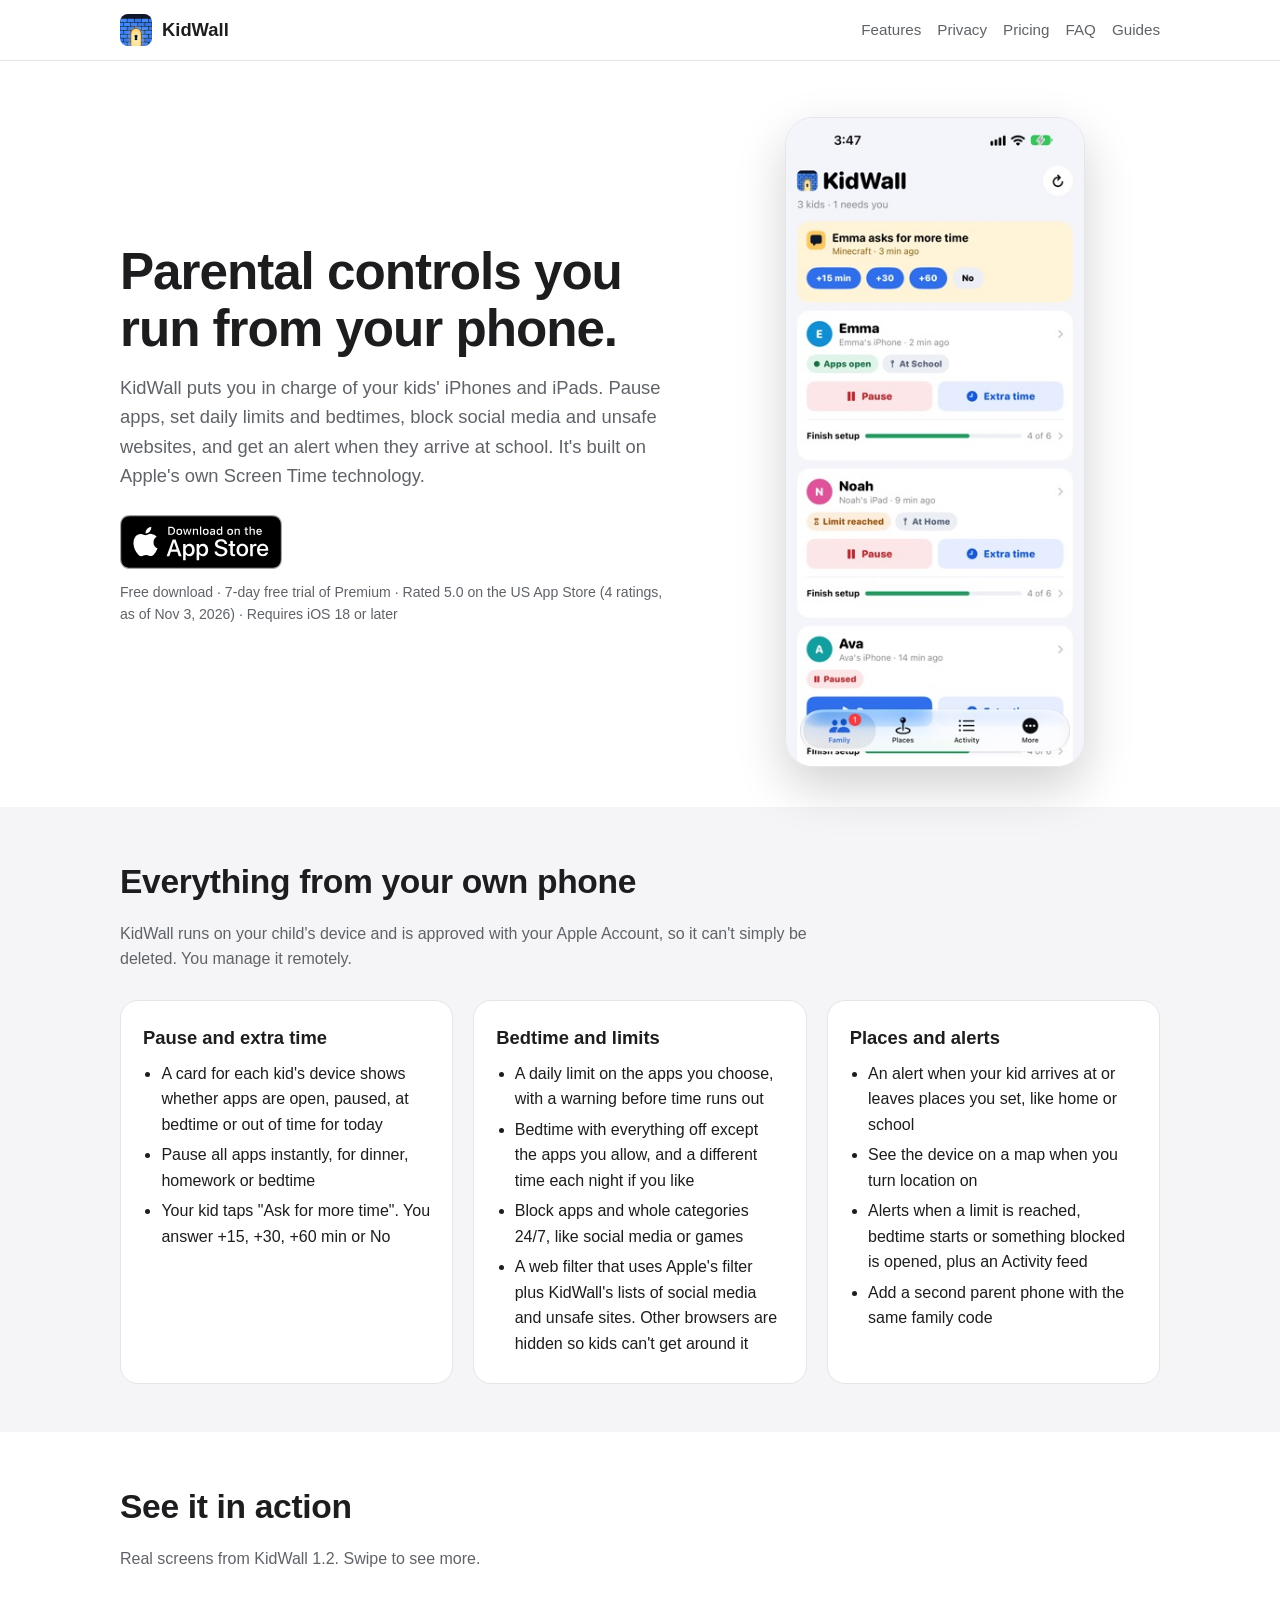
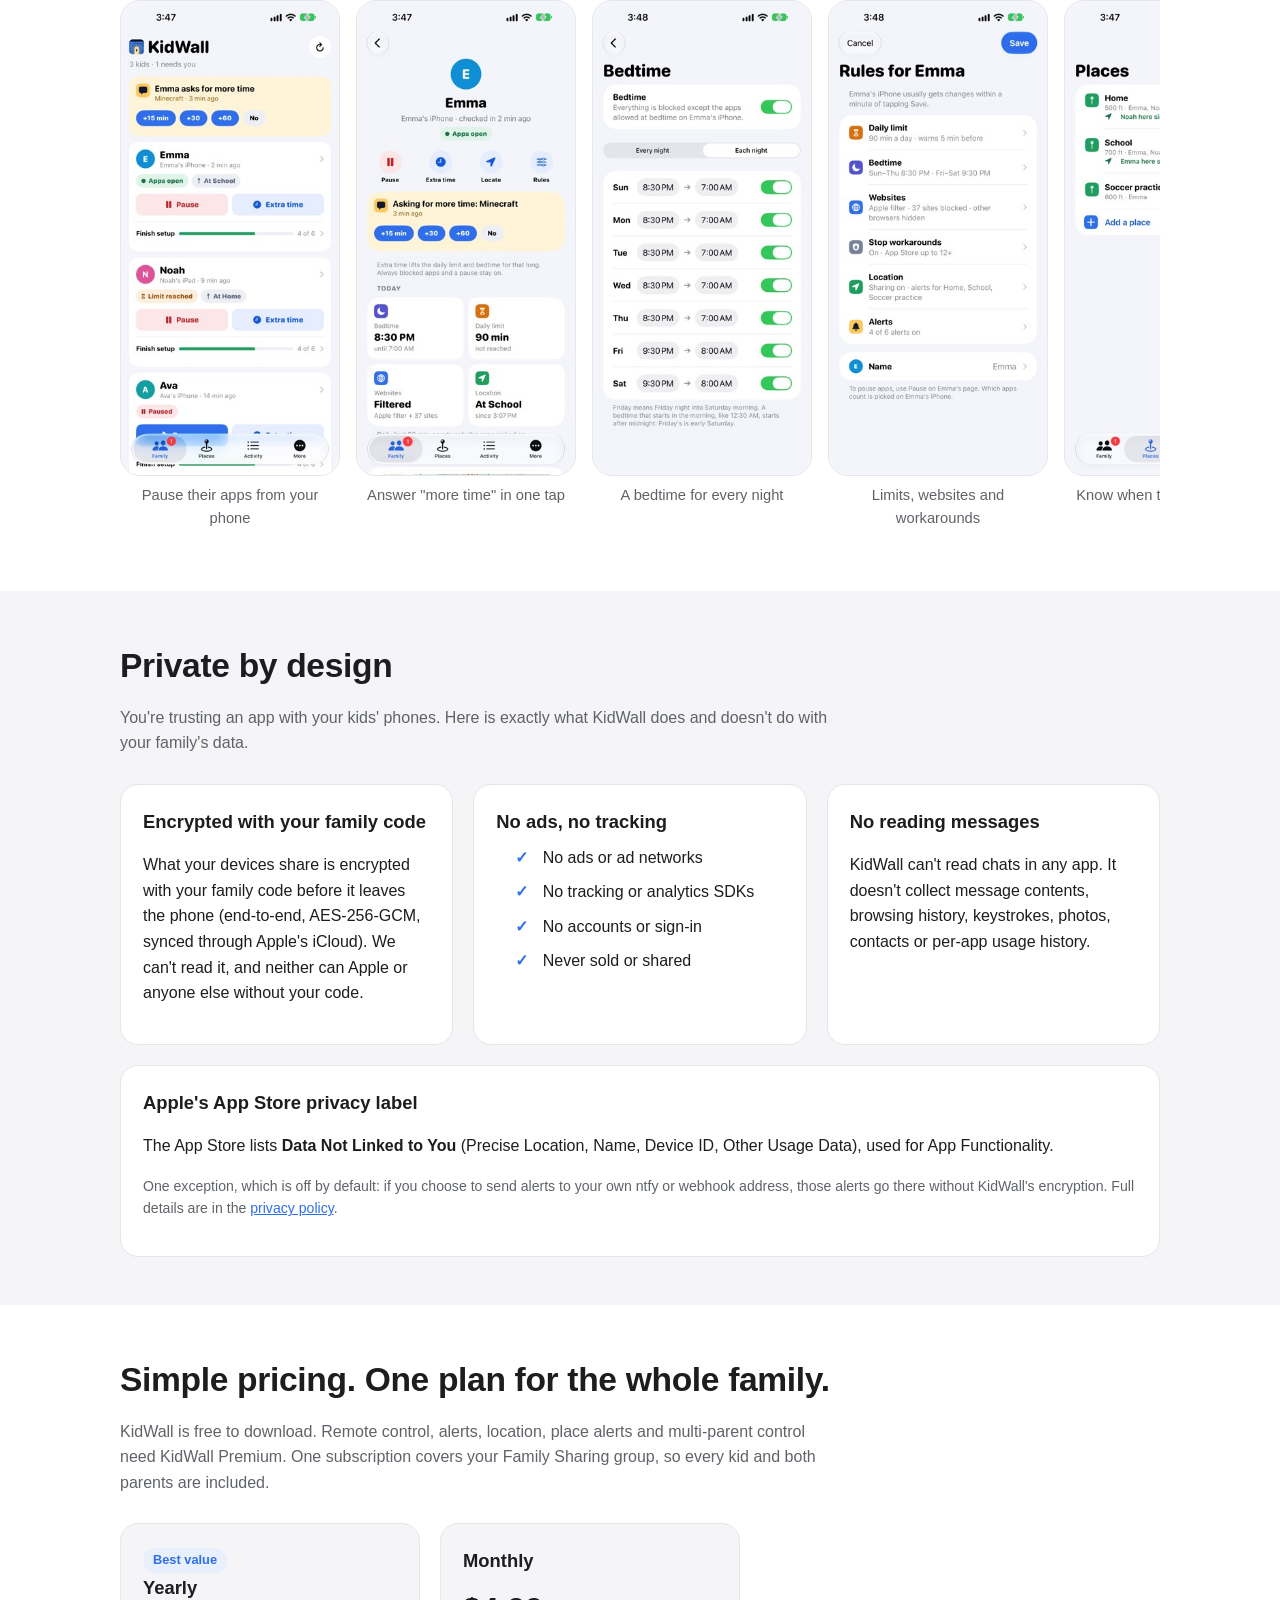
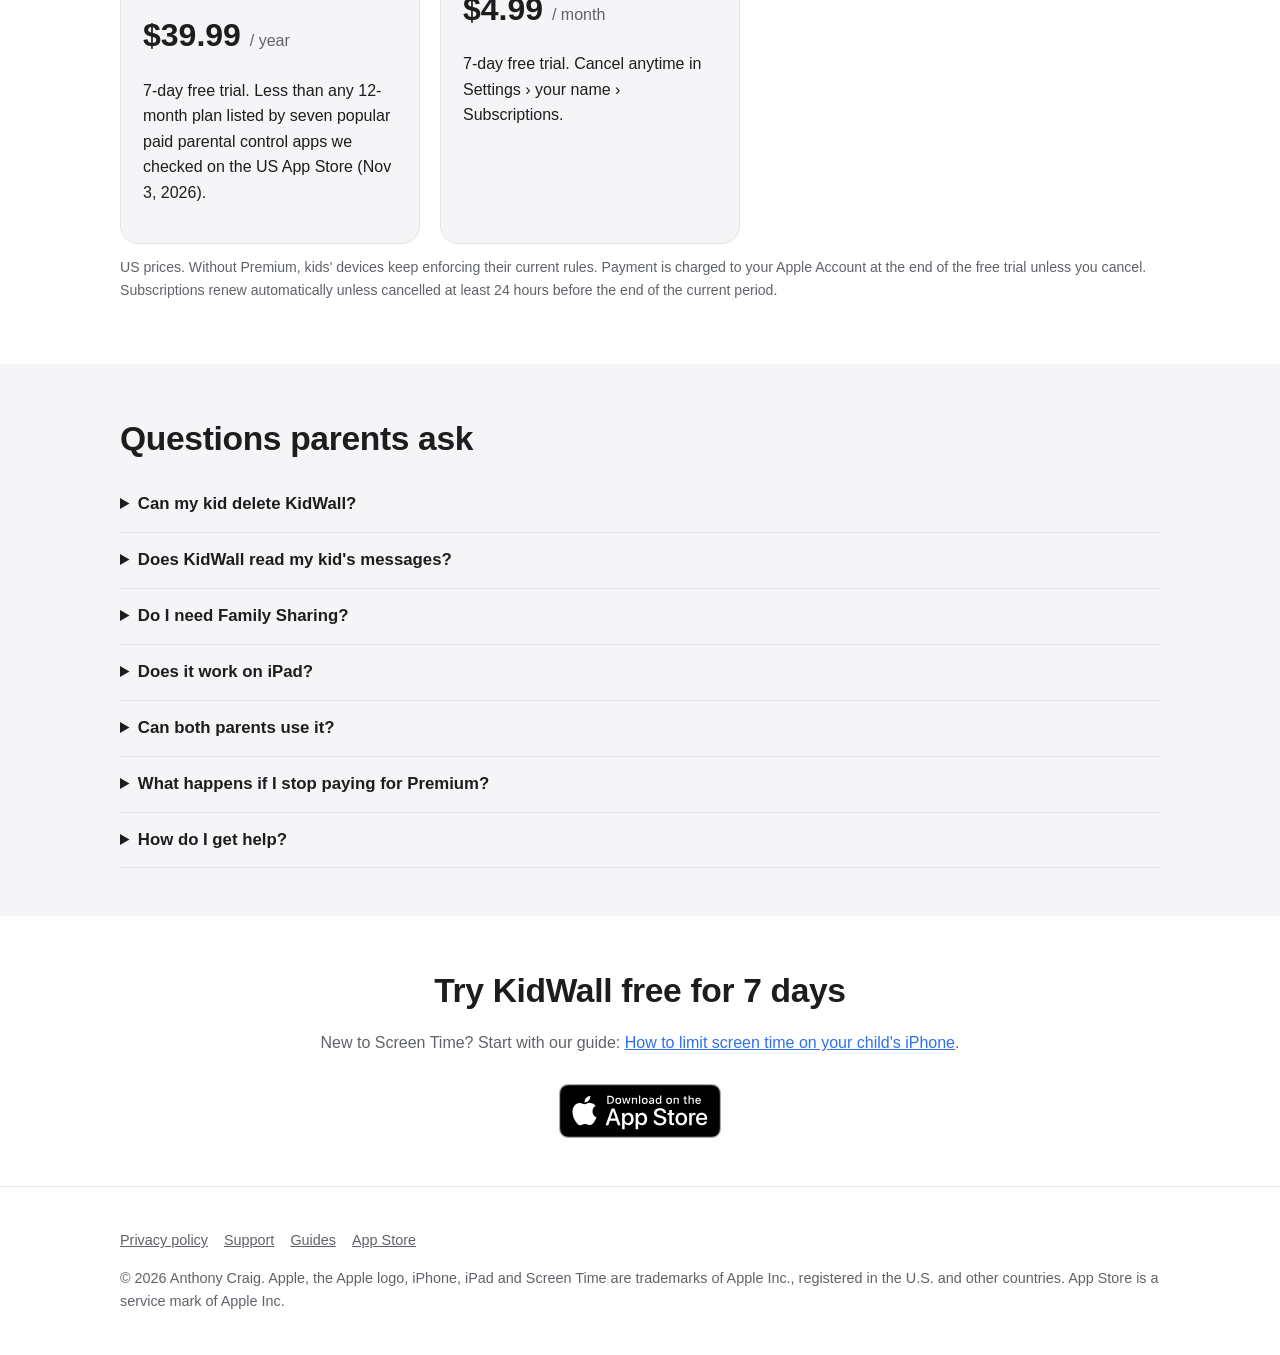
==== index.html @ 455fa798 "Add the KidWall landing page and first parent guide. Replace the placeholder README with the static " ====
<!DOCTYPE html>
<html lang="en">
<head>
<meta charset="utf-8">
<meta name="viewport" content="width=device-width, initial-scale=1">
<title>KidWall: Parental Controls for iPhone &amp; iPad, Run From Your Phone</title>
<meta name="description" content="KidWall is a parental control app for iPhone and iPad. Pause apps, set screen time limits and bedtimes, block social media and unsafe sites, and get place alerts, all from your phone. Encrypted with your family code. No ads, no tracking.">
<link rel="canonical" href="https://antlantis.github.io/kidwall-site/">
<meta name="apple-itunes-app" content="app-id=6815543258">
<meta name="theme-color" content="#2f6fec">
<meta property="og:type" content="website">
<meta property="og:site_name" content="KidWall">
<meta property="og:title" content="KidWall: parental controls you run from your phone">
<meta property="og:description" content="Pause apps, set screen time limits and bedtimes, block social media and unsafe sites, and get place alerts. Encrypted with your family code. No ads, no tracking.">
<meta property="og:url" content="https://antlantis.github.io/kidwall-site/">
<meta property="og:image" content="https://antlantis.github.io/kidwall-site/assets/icon-512.jpg">
<meta property="og:image:width" content="512">
<meta property="og:image:height" content="512">
<meta name="twitter:card" content="summary">
<link rel="icon" type="image/png" href="assets/favicon.png">
<link rel="apple-touch-icon" href="assets/apple-touch-icon.png">
<link rel="stylesheet" href="assets/style.css">
<script type="application/ld+json">
{
  "@context": "https://schema.org",
  "@type": "SoftwareApplication",
  "name": "KidWall",
  "url": "https://antlantis.github.io/kidwall-site/",
  "downloadUrl": "https://apps.apple.com/us/app/kidwall/id6815543258",
  "installUrl": "https://apps.apple.com/us/app/kidwall/id6815543258",
  "image": "https://antlantis.github.io/kidwall-site/assets/icon-512.jpg",
  "applicationCategory": "LifestyleApplication",
  "operatingSystem": "iOS 18.0 or later, iPadOS 18.0 or later",
  "softwareVersion": "1.2",
  "fileSize": "8.1 MB",
  "contentRating": "4+",
  "inLanguage": "en",
  "author": {"@type": "Person", "name": "Anthony Craig"},
  "offers": [
    {"@type": "Offer", "name": "KidWall (free download)", "price": "0", "priceCurrency": "USD"},
    {"@type": "Offer", "name": "KidWall Premium Monthly", "price": "4.99", "priceCurrency": "USD"},
    {"@type": "Offer", "name": "KidWall Premium Yearly", "price": "39.99", "priceCurrency": "USD"}
  ],
  "aggregateRating": {"@type": "AggregateRating", "ratingValue": "5", "ratingCount": "4", "bestRating": "5", "worstRating": "1"}
}
</script>
</head>
<body>
<a class="skip" href="#main">Skip to content</a>
<header class="site"><div class="wrap">
  <a class="brand" href="./"><img src="assets/icon-512.jpg" alt="" width="32" height="32">KidWall</a>
  <nav class="top" aria-label="Main">
    <a href="#features">Features</a><a href="#privacy">Privacy</a><a href="#pricing">Pricing</a><a href="#faq">FAQ</a><a href="guides/">Guides</a>
  </nav>
</div></header>

<main id="main">
<section class="hero"><div class="wrap">
  <div>
    <h1>Parental controls you run from your phone.</h1>
    <p class="lead">KidWall puts you in charge of your kids' iPhones and iPads. Pause apps, set daily limits and bedtimes, block social media and unsafe websites, and get an alert when they arrive at school. It's built on Apple's own Screen Time technology.</p>
    <a class="badge" href="https://apps.apple.com/us/app/kidwall/id6815543258"><img src="assets/download-on-the-app-store.svg" alt="Download KidWall on the App Store" width="162" height="54"></a>
    <p class="fineprint">Free download · 7-day free trial of Premium · Rated 5.0 on the US App Store (4 ratings, as of Nov 3, 2026) · Requires iOS 18 or later</p>
  </div>
  <img class="hero-shot" src="assets/screen-1.jpg" width="320" height="696" alt="KidWall Family tab: a card for each kid's device with Pause and Extra time buttons, and a request for more time on Minecraft">
</div></section>

<section id="features" class="alt"><div class="wrap">
  <h2>Everything from your own phone</h2>
  <p class="sub">KidWall runs on your child's device and is approved with your Apple Account, so it can't simply be deleted. You manage it remotely.</p>
  <div class="grid3">
    <div class="card"><h3>Pause and extra time</h3><ul>
      <li>A card for each kid's device shows whether apps are open, paused, at bedtime or out of time for today</li>
      <li>Pause all apps instantly, for dinner, homework or bedtime</li>
      <li>Your kid taps "Ask for more time". You answer +15, +30, +60 min or No</li></ul></div>
    <div class="card"><h3>Bedtime and limits</h3><ul>
      <li>A daily limit on the apps you choose, with a warning before time runs out</li>
      <li>Bedtime with everything off except the apps you allow, and a different time each night if you like</li>
      <li>Block apps and whole categories 24/7, like social media or games</li>
      <li>A web filter that uses Apple's filter plus KidWall's lists of social media and unsafe sites. Other browsers are hidden so kids can't get around it</li></ul></div>
    <div class="card"><h3>Places and alerts</h3><ul>
      <li>An alert when your kid arrives at or leaves places you set, like home or school</li>
      <li>See the device on a map when you turn location on</li>
      <li>Alerts when a limit is reached, bedtime starts or something blocked is opened, plus an Activity feed</li>
      <li>Add a second parent phone with the same family code</li></ul></div>
  </div>
</div></section>

<section id="screens"><div class="wrap">
  <h2>See it in action</h2>
  <p class="sub">Real screens from KidWall 1.2. Swipe to see more.</p>
  <div class="shots" tabindex="0" aria-label="App screenshots">
    <figure><img src="assets/screen-1.jpg" width="320" height="696" loading="lazy" alt="Family tab with a card per kid device"><figcaption>Pause their apps from your phone</figcaption></figure>
    <figure><img src="assets/screen-2.jpg" width="320" height="696" loading="lazy" alt="A kid's page with an Asking for more time request and +15, +30, +60 buttons"><figcaption>Answer "more time" in one tap</figcaption></figure>
    <figure><img src="assets/screen-4.jpg" width="320" height="696" loading="lazy" alt="Bedtime schedule with different times each night"><figcaption>A bedtime for every night</figcaption></figure>
    <figure><img src="assets/screen-3.jpg" width="320" height="696" loading="lazy" alt="Rules screen: daily limit, bedtime, websites, stop workarounds, location, alerts"><figcaption>Limits, websites and workarounds</figcaption></figure>
    <figure><img src="assets/screen-5.jpg" width="320" height="696" loading="lazy" alt="Places list: Home, School, Soccer practice"><figcaption>Know when they get to school</figcaption></figure>
    <figure><img src="assets/screen-6.jpg" width="320" height="696" loading="lazy" alt="Activity feed of recent alerts by day"><figcaption>Every alert in one place</figcaption></figure>
    <figure><img src="assets/screen-7.jpg" width="320" height="696" loading="lazy" alt="Kid's home screen at night: Good night, Emma"><figcaption>Your kid sees what's allowed</figcaption></figure>
  </div>
</div></section>

<section id="privacy" class="alt"><div class="wrap">
  <h2>Private by design</h2>
  <p class="sub">You're trusting an app with your kids' phones. Here is exactly what KidWall does and doesn't do with your family's data.</p>
  <div class="grid3">
    <div class="card"><h3>Encrypted with your family code</h3><p>What your devices share is encrypted with your family code before it leaves the phone (end-to-end, AES-256-GCM, synced through Apple's iCloud). We can't read it, and neither can Apple or anyone else without your code.</p></div>
    <div class="card"><h3>No ads, no tracking</h3><ul class="checks">
      <li>No ads or ad networks</li><li>No tracking or analytics SDKs</li><li>No accounts or sign-in</li><li>Never sold or shared</li></ul></div>
    <div class="card"><h3>No reading messages</h3><p>KidWall can't read chats in any app. It doesn't collect message contents, browsing history, keystrokes, photos, contacts or per-app usage history.</p></div>
  </div>
  <div class="card" style="margin-top:20px">
    <h3>Apple's App Store privacy label</h3>
    <p>The App Store lists <strong>Data Not Linked to You</strong> (Precise Location, Name, Device ID, Other Usage Data), used for App Functionality.</p>
    <p class="fineprint">One exception, which is off by default: if you choose to send alerts to your own ntfy or webhook address, those alerts go there without KidWall's encryption. Full details are in the <a href="privacy.html">privacy policy</a>.</p>
  </div>
</div></section>

<section id="pricing"><div class="wrap">
  <h2>Simple pricing. One plan for the whole family.</h2>
  <p class="sub">KidWall is free to download. Remote control, alerts, location, place alerts and multi-parent control need KidWall Premium. One subscription covers your Family Sharing group, so every kid and both parents are included.</p>
  <div class="prices">
    <div class="card"><span class="tag">Best value</span><h3>Yearly</h3><p class="price">$39.99 <small>/ year</small></p><p>7-day free trial. Less than any 12-month plan listed by seven popular paid parental control apps we checked on the US App Store (Nov 3, 2026).</p></div>
    <div class="card"><h3>Monthly</h3><p class="price">$4.99 <small>/ month</small></p><p>7-day free trial. Cancel anytime in Settings › your name › Subscriptions.</p></div>
  </div>
  <p class="fineprint">US prices. Without Premium, kids' devices keep enforcing their current rules. Payment is charged to your Apple Account at the end of the free trial unless you cancel. Subscriptions renew automatically unless cancelled at least 24 hours before the end of the current period.</p>
</div></section>

<section id="faq" class="alt"><div class="wrap">
  <h2>Questions parents ask</h2>
  <details><summary>Can my kid delete KidWall?</summary><p>Not on their own. KidWall is approved with your Apple Account through Apple's Screen Time, so it can't simply be deleted. It also blocks deleting apps, in-app purchases, and passcode or account changes.</p></details>
  <details><summary>Does KidWall read my kid's messages?</summary><p>No. KidWall can't read chats in any app. Its in-app game and chat safety guides show where popular games and apps keep their own parent controls.</p></details>
  <details><summary>Do I need Family Sharing?</summary><p>Yes. Your child needs a child Apple Account in your Family Sharing group. Apple only allows Screen Time parental controls on child accounts inside a family.</p></details>
  <details><summary>Does it work on iPad?</summary><p>Yes. KidWall works on iPhone and iPad running iOS or iPadOS 18 or later.</p></details>
  <details><summary>Can both parents use it?</summary><p>Yes. Add a second parent phone with the same family code. You both see the same kids and get the same alerts, all under one subscription.</p></details>
  <details><summary>What happens if I stop paying for Premium?</summary><p>Kids' devices keep enforcing their current rules. Remote control, alerts, location and multi-parent control need Premium.</p></details>
  <details><summary>How do I get help?</summary><p>See the <a href="support.html">support page</a> or email <a href="mailto:ant.sd.shield@gmail.com">ant.sd.shield@gmail.com</a>.</p></details>
</div></section>

<section class="cta"><div class="wrap">
  <h2>Try KidWall free for 7 days</h2>
  <p class="sub" style="margin-left:auto;margin-right:auto">New to Screen Time? Start with our guide: <a href="guides/how-to-limit-screen-time-on-iphone.html">How to limit screen time on your child's iPhone</a>.</p>
  <a class="badge" href="https://apps.apple.com/us/app/kidwall/id6815543258"><img src="assets/download-on-the-app-store.svg" alt="Download KidWall on the App Store" width="162" height="54" style="margin:0 auto"></a>
</div></section>
</main>

<footer class="site"><div class="wrap">
  <p><a href="privacy.html">Privacy policy</a><a href="support.html">Support</a><a href="guides/">Guides</a><a href="https://apps.apple.com/us/app/kidwall/id6815543258">App Store</a></p>
  <p>© 2026 Anthony Craig. Apple, the Apple logo, iPhone, iPad and Screen Time are trademarks of Apple Inc., registered in the U.S. and other countries. App Store is a service mark of Apple Inc.</p>
</div></footer>
</body>
</html>
---- assets/style.css ----
/* KidWall site — shared styles. No external fonts, scripts or trackers. */
:root{--bg:#fff;--fg:#1d1d1f;--muted:#5f6368;--card:#f5f5f7;--line:#e5e5ea;--accent:#2f6fec;--accent-soft:#e8f0fe;--radius:18px;--max:1080px}
@media (prefers-color-scheme:dark){:root{--bg:#111214;--fg:#ececf0;--muted:#a1a1aa;--card:#1c1d21;--line:#2c2d33;--accent:#6ea0ff;--accent-soft:#1d2a44}}
*{box-sizing:border-box}
html{-webkit-text-size-adjust:100%}
body{margin:0;font-family:-apple-system,BlinkMacSystemFont,"Segoe UI",Helvetica,Arial,sans-serif;line-height:1.6;color:var(--fg);background:var(--bg)}
img{max-width:100%;height:auto;display:block}
a{color:var(--accent)}
.wrap{max-width:var(--max);margin:0 auto;padding:0 20px}
.skip{position:absolute;left:-999px}.skip:focus{left:12px;top:12px;background:var(--bg);padding:8px;z-index:9}
header.site{border-bottom:1px solid var(--line)}
header.site .wrap{display:flex;align-items:center;justify-content:space-between;gap:12px;min-height:60px;flex-wrap:wrap}
.brand{display:flex;align-items:center;gap:10px;font-weight:700;font-size:1.15rem;color:var(--fg);text-decoration:none}
.brand img{width:32px;height:32px;border-radius:8px}
nav.top a{color:var(--muted);text-decoration:none;margin-left:16px;font-size:.95rem}
nav.top a:hover{color:var(--fg)}
.hero{padding:56px 0 40px}
.hero .wrap{display:grid;grid-template-columns:1.1fr .9fr;gap:40px;align-items:center}
.hero h1{font-size:clamp(2rem,5vw,3.2rem);line-height:1.1;margin:0 0 16px;letter-spacing:-.02em}
.lead{font-size:1.15rem;color:var(--muted);margin:0 0 24px}
.badge img{height:54px;width:auto}
.fineprint{font-size:.88rem;color:var(--muted);margin-top:12px}
.hero-shot{justify-self:center;max-width:300px;border-radius:28px;box-shadow:0 20px 50px rgba(0,0,0,.18);overflow:hidden;border:1px solid var(--line)}
section{padding:48px 0}
section.alt{background:var(--card)}
h2{font-size:clamp(1.5rem,3.5vw,2.1rem);margin:0 0 12px;letter-spacing:-.01em}
.sub{color:var(--muted);margin:0 0 28px;max-width:720px}
.grid3{display:grid;grid-template-columns:repeat(3,1fr);gap:20px}
.card{background:var(--bg);border:1px solid var(--line);border-radius:var(--radius);padding:22px}
section:not(.alt) .card{background:var(--card)}
.card h3{margin:0 0 8px;font-size:1.15rem}
.card ul{margin:0;padding-left:1.15em}.card li{margin:.3em 0}
.shots{display:flex;gap:16px;overflow-x:auto;scroll-snap-type:x mandatory;padding-bottom:12px;-webkit-overflow-scrolling:touch}
.shots figure{flex:0 0 220px;margin:0;scroll-snap-align:start}
.shots img{border-radius:20px;border:1px solid var(--line)}
.shots figcaption{font-size:.92rem;color:var(--muted);margin-top:8px;text-align:center}
.prices{display:grid;grid-template-columns:repeat(2,minmax(0,300px));gap:20px}
.price{font-size:2rem;font-weight:700;margin:4px 0}
.price small{font-size:1rem;font-weight:500;color:var(--muted)}
.tag{display:inline-block;background:var(--accent-soft);color:var(--accent);font-weight:600;font-size:.8rem;border-radius:999px;padding:2px 10px}
.checks{list-style:none;padding:0;margin:0}
.checks li{padding-left:28px;position:relative;margin:.55em 0}
.checks li:before{content:"✓";position:absolute;left:0;color:var(--accent);font-weight:700}
details{border-bottom:1px solid var(--line);padding:14px 0}
summary{cursor:pointer;font-weight:600;font-size:1.05rem}
details p{margin:.6em 0 0;color:var(--muted)}
.cta{text-align:center}
footer.site{border-top:1px solid var(--line);padding:28px 0;color:var(--muted);font-size:.9rem}
footer.site a{color:var(--muted);margin-right:16px}
/* Article pages */
article.guide{max-width:760px;margin:0 auto;padding:40px 20px 56px}
article.guide h1{font-size:clamp(1.8rem,4.5vw,2.6rem);line-height:1.15;margin:.2em 0 .4em}
article.guide h2{font-size:1.45rem;margin-top:1.8em}
article.guide h3{font-size:1.12rem;margin-top:1.4em}
article.guide li{margin:.35em 0}
.meta{color:var(--muted);font-size:.92rem}
.note{background:var(--accent-soft);border-radius:12px;padding:14px 18px;margin:20px 0}
.toc{background:var(--card);border-radius:12px;padding:14px 18px 14px 36px}
.crumbs{font-size:.9rem;color:var(--muted)}
.crumbs a{color:var(--muted)}
.sources li{font-size:.92rem;word-break:break-word}
.guide-list{list-style:none;padding:0}
.guide-list li{border:1px solid var(--line);border-radius:var(--radius);padding:18px 20px;margin:14px 0}
.guide-list a{font-weight:600;font-size:1.1rem}
@media (max-width:820px){
 .hero .wrap{grid-template-columns:1fr}
 .hero{padding:36px 0 24px}
 .hero-shot{max-width:240px}
 .grid3{grid-template-columns:1fr}
 .prices{grid-template-columns:1fr}
 nav.top a{margin-left:12px}
 section{padding:36px 0}
}
@media (max-width:420px){nav.top{display:none}}
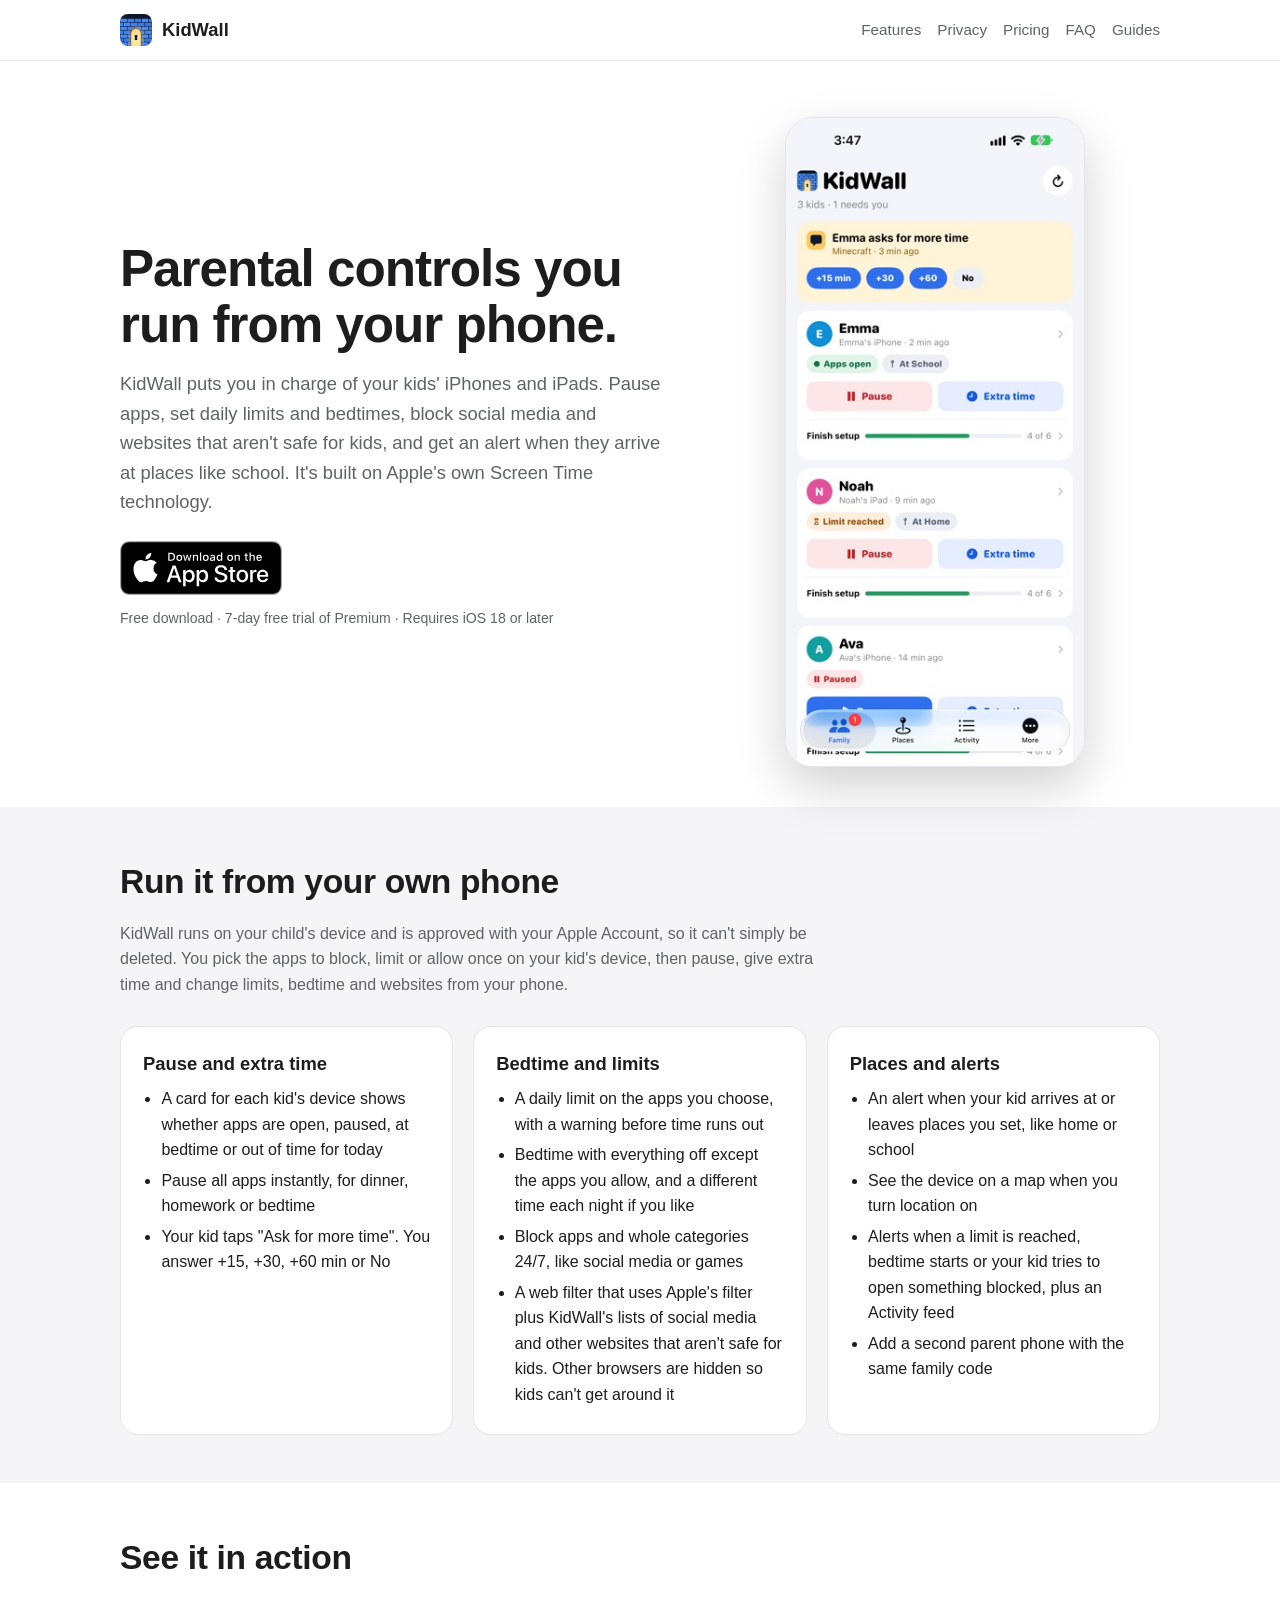
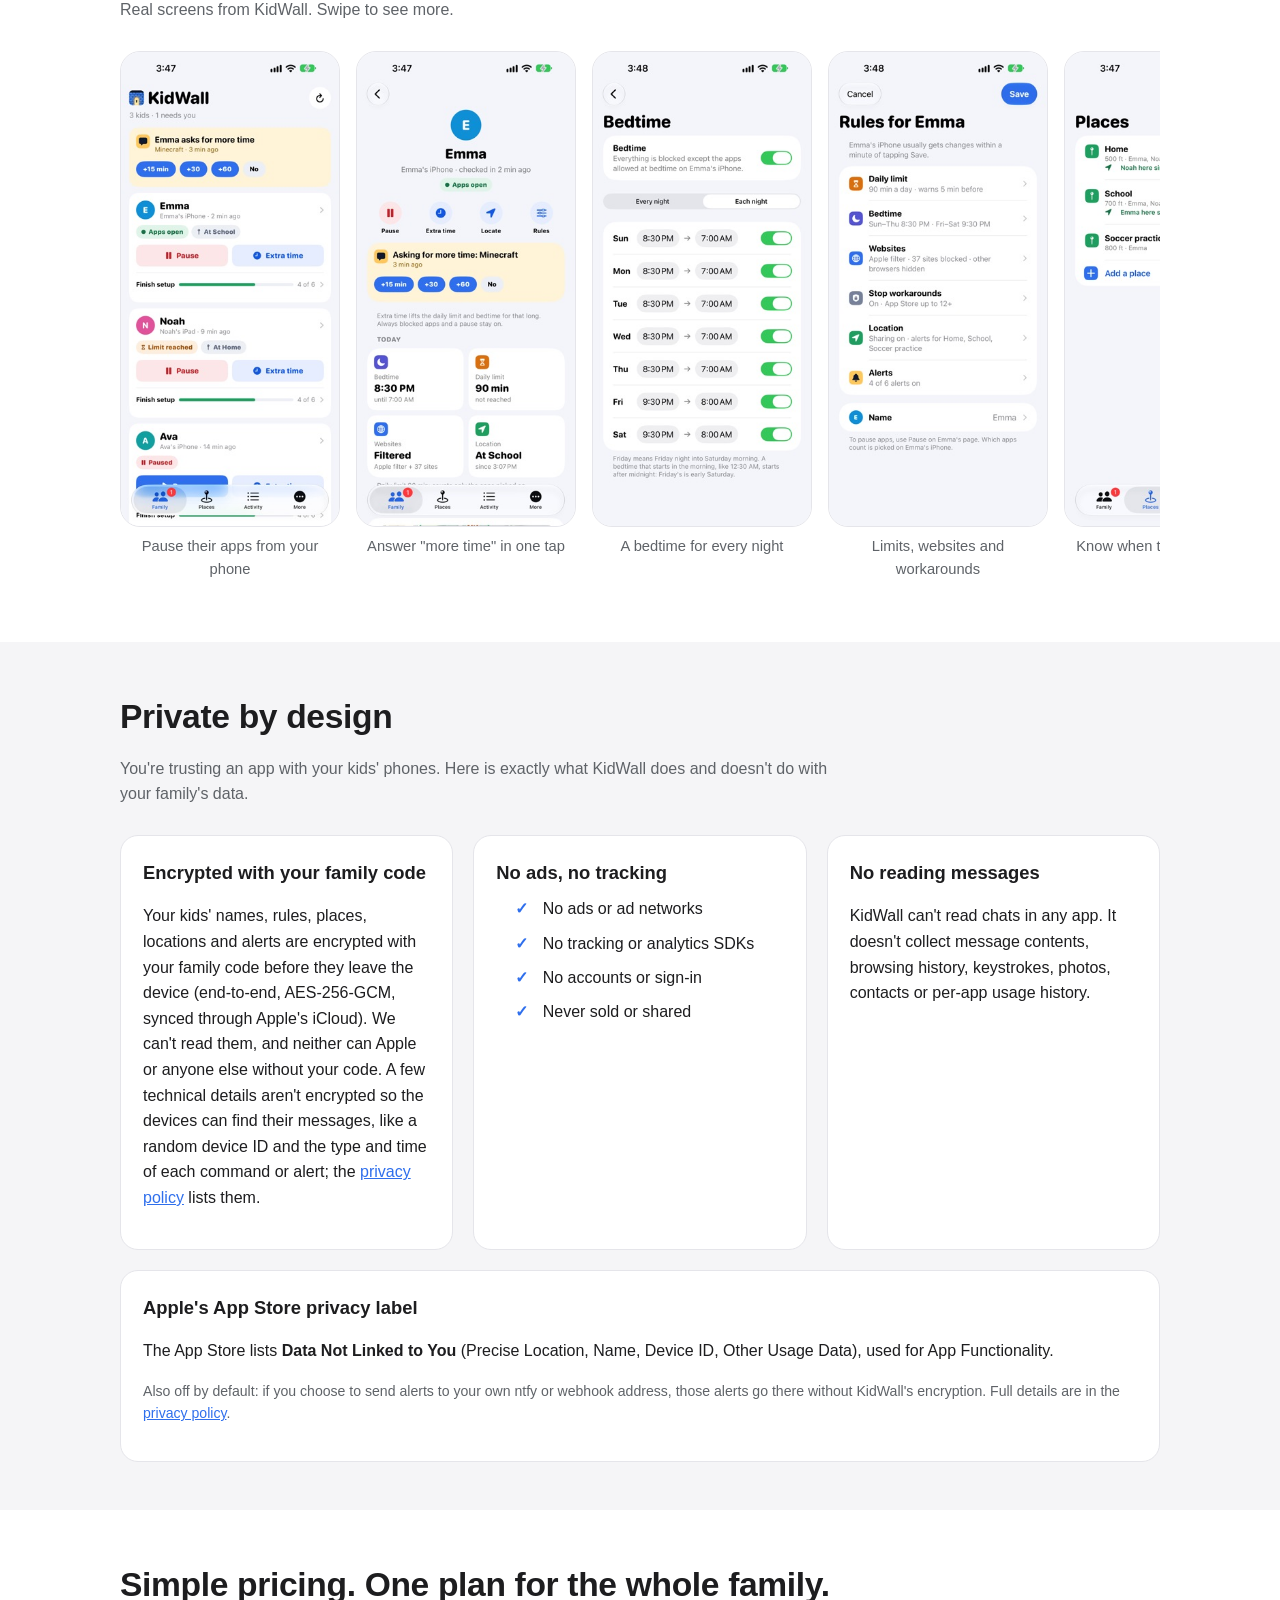
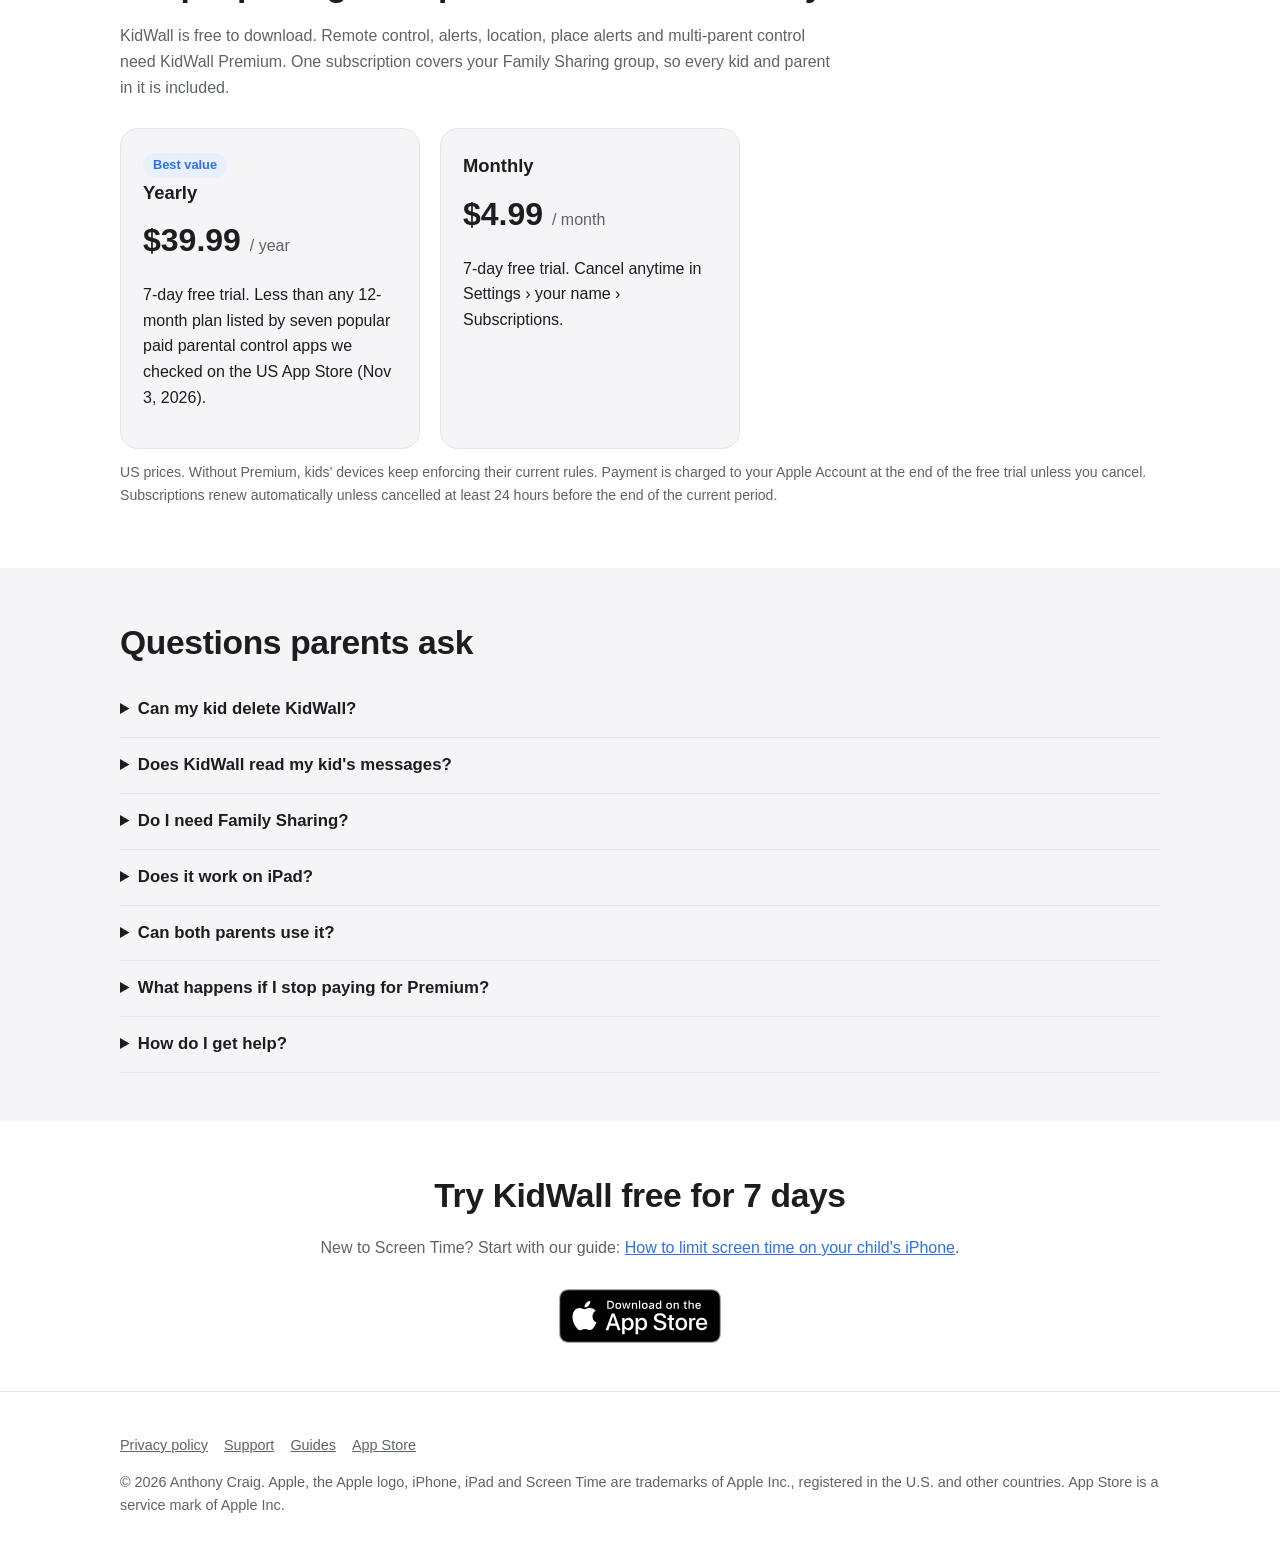
==== commit 1abcb1fa: "Home page and README cleanup - index.html: apps are picked on the kid's device (not "manage it remot" ====
--- a/index.html
+++ b/index.html
@@ -4,14 +4,14 @@
 <meta charset="utf-8">
 <meta name="viewport" content="width=device-width, initial-scale=1">
 <title>KidWall: Parental Controls for iPhone &amp; iPad, Run From Your Phone</title>
-<meta name="description" content="KidWall is a parental control app for iPhone and iPad. Pause apps, set screen time limits and bedtimes, block social media and unsafe sites, and get place alerts, all from your phone. Encrypted with your family code. No ads, no tracking.">
+<meta name="description" content="Parental controls for iPhone and iPad, run from your phone. Pause apps, set limits and bedtimes, block websites that aren't safe for kids. No ads, no tracking.">
 <link rel="canonical" href="https://antlantis.github.io/kidwall-site/">
 <meta name="apple-itunes-app" content="app-id=6815543258">
 <meta name="theme-color" content="#2f6fec">
 <meta property="og:type" content="website">
 <meta property="og:site_name" content="KidWall">
 <meta property="og:title" content="KidWall: parental controls you run from your phone">
-<meta property="og:description" content="Pause apps, set screen time limits and bedtimes, block social media and unsafe sites, and get place alerts. Encrypted with your family code. No ads, no tracking.">
+<meta property="og:description" content="Pause apps, set screen time limits and bedtimes, block social media and websites that aren't safe for kids, and get place alerts. Encrypted with your family code. No ads, no tracking.">
 <meta property="og:url" content="https://antlantis.github.io/kidwall-site/">
 <meta property="og:image" content="https://antlantis.github.io/kidwall-site/assets/icon-512.jpg">
 <meta property="og:image:width" content="512">
@@ -31,17 +31,16 @@
   "image": "https://antlantis.github.io/kidwall-site/assets/icon-512.jpg",
   "applicationCategory": "LifestyleApplication",
   "operatingSystem": "iOS 18.0 or later, iPadOS 18.0 or later",
-  "softwareVersion": "1.2",
-  "fileSize": "8.1 MB",
   "contentRating": "4+",
   "inLanguage": "en",
   "author": {"@type": "Person", "name": "Anthony Craig"},
   "offers": [
     {"@type": "Offer", "name": "KidWall (free download)", "price": "0", "priceCurrency": "USD"},
-    {"@type": "Offer", "name": "KidWall Premium Monthly", "price": "4.99", "priceCurrency": "USD"},
-    {"@type": "Offer", "name": "KidWall Premium Yearly", "price": "39.99", "priceCurrency": "USD"}
-  ],
-  "aggregateRating": {"@type": "AggregateRating", "ratingValue": "5", "ratingCount": "4", "bestRating": "5", "worstRating": "1"}
+    {"@type": "Offer", "name": "KidWall Premium Monthly", "price": "4.99", "priceCurrency": "USD",
+     "priceSpecification": {"@type": "UnitPriceSpecification", "price": "4.99", "priceCurrency": "USD", "billingDuration": "P1M"}},
+    {"@type": "Offer", "name": "KidWall Premium Yearly", "price": "39.99", "priceCurrency": "USD",
+     "priceSpecification": {"@type": "UnitPriceSpecification", "price": "39.99", "priceCurrency": "USD", "billingDuration": "P1Y"}}
+  ]
 }
 </script>
 </head>
@@ -58,16 +57,16 @@
 <section class="hero"><div class="wrap">
   <div>
     <h1>Parental controls you run from your phone.</h1>
-    <p class="lead">KidWall puts you in charge of your kids' iPhones and iPads. Pause apps, set daily limits and bedtimes, block social media and unsafe websites, and get an alert when they arrive at school. It's built on Apple's own Screen Time technology.</p>
+    <p class="lead">KidWall puts you in charge of your kids' iPhones and iPads. Pause apps, set daily limits and bedtimes, block social media and websites that aren't safe for kids, and get an alert when they arrive at places like school. It's built on Apple's own Screen Time technology.</p>
     <a class="badge" href="https://apps.apple.com/us/app/kidwall/id6815543258"><img src="assets/download-on-the-app-store.svg" alt="Download KidWall on the App Store" width="162" height="54"></a>
-    <p class="fineprint">Free download · 7-day free trial of Premium · Rated 5.0 on the US App Store (4 ratings, as of Nov 3, 2026) · Requires iOS 18 or later</p>
+    <p class="fineprint">Free download · 7-day free trial of Premium · Requires iOS 18 or later</p>
   </div>
   <img class="hero-shot" src="assets/screen-1.jpg" width="320" height="696" alt="KidWall Family tab: a card for each kid's device with Pause and Extra time buttons, and a request for more time on Minecraft">
 </div></section>
 
 <section id="features" class="alt"><div class="wrap">
-  <h2>Everything from your own phone</h2>
-  <p class="sub">KidWall runs on your child's device and is approved with your Apple Account, so it can't simply be deleted. You manage it remotely.</p>
+  <h2>Run it from your own phone</h2>
+  <p class="sub">KidWall runs on your child's device and is approved with your Apple Account, so it can't simply be deleted. You pick the apps to block, limit or allow once on your kid's device, then pause, give extra time and change limits, bedtime and websites from your phone.</p>
   <div class="grid3">
     <div class="card"><h3>Pause and extra time</h3><ul>
       <li>A card for each kid's device shows whether apps are open, paused, at bedtime or out of time for today</li>
@@ -77,18 +76,18 @@
       <li>A daily limit on the apps you choose, with a warning before time runs out</li>
       <li>Bedtime with everything off except the apps you allow, and a different time each night if you like</li>
       <li>Block apps and whole categories 24/7, like social media or games</li>
-      <li>A web filter that uses Apple's filter plus KidWall's lists of social media and unsafe sites. Other browsers are hidden so kids can't get around it</li></ul></div>
+      <li>A web filter that uses Apple's filter plus KidWall's lists of social media and other websites that aren't safe for kids. Other browsers are hidden so kids can't get around it</li></ul></div>
     <div class="card"><h3>Places and alerts</h3><ul>
       <li>An alert when your kid arrives at or leaves places you set, like home or school</li>
       <li>See the device on a map when you turn location on</li>
-      <li>Alerts when a limit is reached, bedtime starts or something blocked is opened, plus an Activity feed</li>
+      <li>Alerts when a limit is reached, bedtime starts or your kid tries to open something blocked, plus an Activity feed</li>
       <li>Add a second parent phone with the same family code</li></ul></div>
   </div>
 </div></section>
 
 <section id="screens"><div class="wrap">
   <h2>See it in action</h2>
-  <p class="sub">Real screens from KidWall 1.2. Swipe to see more.</p>
+  <p class="sub">Real screens from KidWall. Swipe to see more.</p>
   <div class="shots" tabindex="0" aria-label="App screenshots">
     <figure><img src="assets/screen-1.jpg" width="320" height="696" loading="lazy" alt="Family tab with a card per kid device"><figcaption>Pause their apps from your phone</figcaption></figure>
     <figure><img src="assets/screen-2.jpg" width="320" height="696" loading="lazy" alt="A kid's page with an Asking for more time request and +15, +30, +60 buttons"><figcaption>Answer "more time" in one tap</figcaption></figure>
@@ -96,7 +95,7 @@
     <figure><img src="assets/screen-3.jpg" width="320" height="696" loading="lazy" alt="Rules screen: daily limit, bedtime, websites, stop workarounds, location, alerts"><figcaption>Limits, websites and workarounds</figcaption></figure>
     <figure><img src="assets/screen-5.jpg" width="320" height="696" loading="lazy" alt="Places list: Home, School, Soccer practice"><figcaption>Know when they get to school</figcaption></figure>
     <figure><img src="assets/screen-6.jpg" width="320" height="696" loading="lazy" alt="Activity feed of recent alerts by day"><figcaption>Every alert in one place</figcaption></figure>
-    <figure><img src="assets/screen-7.jpg" width="320" height="696" loading="lazy" alt="Kid's home screen at night: Good night, Emma"><figcaption>Your kid sees what's allowed</figcaption></figure>
+    <figure><img src="assets/screen-7.jpg" width="320" height="696" loading="lazy" alt="Kid's home screen at night: Good night, Emma"><figcaption>Your kid sees when apps come back</figcaption></figure>
   </div>
 </div></section>
 
@@ -104,7 +103,7 @@
   <h2>Private by design</h2>
   <p class="sub">You're trusting an app with your kids' phones. Here is exactly what KidWall does and doesn't do with your family's data.</p>
   <div class="grid3">
-    <div class="card"><h3>Encrypted with your family code</h3><p>What your devices share is encrypted with your family code before it leaves the phone (end-to-end, AES-256-GCM, synced through Apple's iCloud). We can't read it, and neither can Apple or anyone else without your code.</p></div>
+    <div class="card"><h3>Encrypted with your family code</h3><p>Your kids' names, rules, places, locations and alerts are encrypted with your family code before they leave the device (end-to-end, AES-256-GCM, synced through Apple's iCloud). We can't read them, and neither can Apple or anyone else without your code. A few technical details aren't encrypted so the devices can find their messages, like a random device ID and the type and time of each command or alert; the <a href="privacy.html">privacy policy</a> lists them.</p></div>
     <div class="card"><h3>No ads, no tracking</h3><ul class="checks">
       <li>No ads or ad networks</li><li>No tracking or analytics SDKs</li><li>No accounts or sign-in</li><li>Never sold or shared</li></ul></div>
     <div class="card"><h3>No reading messages</h3><p>KidWall can't read chats in any app. It doesn't collect message contents, browsing history, keystrokes, photos, contacts or per-app usage history.</p></div>
@@ -112,13 +111,13 @@
   <div class="card" style="margin-top:20px">
     <h3>Apple's App Store privacy label</h3>
     <p>The App Store lists <strong>Data Not Linked to You</strong> (Precise Location, Name, Device ID, Other Usage Data), used for App Functionality.</p>
-    <p class="fineprint">One exception, which is off by default: if you choose to send alerts to your own ntfy or webhook address, those alerts go there without KidWall's encryption. Full details are in the <a href="privacy.html">privacy policy</a>.</p>
+    <p class="fineprint">Also off by default: if you choose to send alerts to your own ntfy or webhook address, those alerts go there without KidWall's encryption. Full details are in the <a href="privacy.html">privacy policy</a>.</p>
   </div>
 </div></section>
 
 <section id="pricing"><div class="wrap">
   <h2>Simple pricing. One plan for the whole family.</h2>
-  <p class="sub">KidWall is free to download. Remote control, alerts, location, place alerts and multi-parent control need KidWall Premium. One subscription covers your Family Sharing group, so every kid and both parents are included.</p>
+  <p class="sub">KidWall is free to download. Remote control, alerts, location, place alerts and multi-parent control need KidWall Premium. One subscription covers your Family Sharing group, so every kid and parent in it is included.</p>
   <div class="prices">
     <div class="card"><span class="tag">Best value</span><h3>Yearly</h3><p class="price">$39.99 <small>/ year</small></p><p>7-day free trial. Less than any 12-month plan listed by seven popular paid parental control apps we checked on the US App Store (Nov 3, 2026).</p></div>
     <div class="card"><h3>Monthly</h3><p class="price">$4.99 <small>/ month</small></p><p>7-day free trial. Cancel anytime in Settings › your name › Subscriptions.</p></div>
@@ -130,9 +129,9 @@
   <h2>Questions parents ask</h2>
   <details><summary>Can my kid delete KidWall?</summary><p>Not on their own. KidWall is approved with your Apple Account through Apple's Screen Time, so it can't simply be deleted. It also blocks deleting apps, in-app purchases, and passcode or account changes.</p></details>
   <details><summary>Does KidWall read my kid's messages?</summary><p>No. KidWall can't read chats in any app. Its in-app game and chat safety guides show where popular games and apps keep their own parent controls.</p></details>
-  <details><summary>Do I need Family Sharing?</summary><p>Yes. Your child needs a child Apple Account in your Family Sharing group. Apple only allows Screen Time parental controls on child accounts inside a family.</p></details>
+  <details><summary>Do I need Family Sharing?</summary><p>Yes. Your child needs a child Apple Account in your Family Sharing group. Apple only allows parental-control apps like KidWall on child accounts in a family.</p></details>
   <details><summary>Does it work on iPad?</summary><p>Yes. KidWall works on iPhone and iPad running iOS or iPadOS 18 or later.</p></details>
-  <details><summary>Can both parents use it?</summary><p>Yes. Add a second parent phone with the same family code. You both see the same kids and get the same alerts, all under one subscription.</p></details>
+  <details><summary>Can both parents use it?</summary><p>Yes. Add a second parent phone with the same family code. You both see the same kids and get the same alerts. One subscription covers you both when you're in the same Family Sharing group.</p></details>
   <details><summary>What happens if I stop paying for Premium?</summary><p>Kids' devices keep enforcing their current rules. Remote control, alerts, location and multi-parent control need Premium.</p></details>
   <details><summary>How do I get help?</summary><p>See the <a href="support.html">support page</a> or email <a href="mailto:ant.sd.shield@gmail.com">ant.sd.shield@gmail.com</a>.</p></details>
 </div></section>
